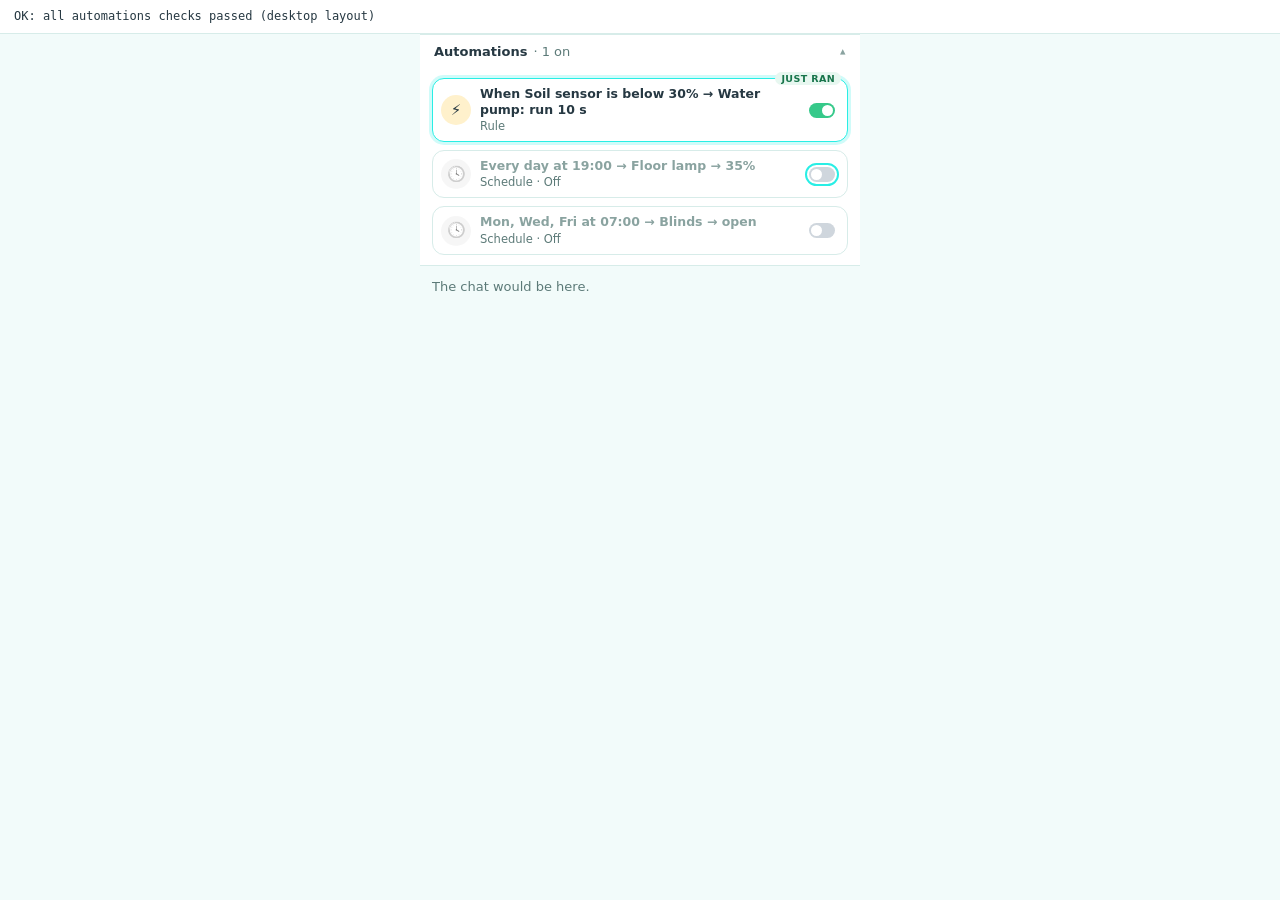
==== test/automations.html @ b45088dc "feat: live mode Automations section and a direct Live AI header button Automations (spec 2026-11-08 " ====
<!DOCTYPE html>
<html lang="en">
<head>
<meta charset="utf-8">
<meta name="viewport" content="width=device-width, initial-scale=1, viewport-fit=cover">
<title>Automations QA</title>
<link rel="stylesheet" href="../css/app.css">
<style>
  body { height: auto; overflow-y: auto; }
  #qaResult { font: 12px/1.4 monospace; padding: 8px 14px; background: #fff; border-bottom: 1px solid var(--line); }
  #qaResult.bad { color: var(--red); white-space: pre-wrap; }
  .qa { max-width: 440px; margin: 0 auto; display: flex; flex-direction: column; }
  .qa .fakechat { height: 260px; background: var(--bg); border-top: 1px solid var(--line); padding: 12px; font-size: 13px; color: var(--ink-2); }
</style>
</head>
<body>
<!-- The Automations section (js/engine/automations.js) in a real browser, with the real CSS: what test/automations.mjs
     can't see. Open it at a phone size (375 x 812, 360 x 640) and at a desktop size: the checks follow the CSS of each. -->
<div id="qaResult">running…</div>
<div class="qa">
  <div class="autos" id="autos" hidden></div>
  <div class="fakechat" id="fakechat">The chat would be here.</div>
</div>
<script type="module">
import { createAutomations, startFolded } from '../js/engine/automations.js';
import { LIVE_COPY } from '../js/engine/live.js';

const problems = [];
const ok = (cond, what) => { if (!cond) problems.push(what); };
const $ = (sel, root = document) => root.querySelector(sel);
const $$ = (sel, root = document) => [...root.querySelectorAll(sel)];
const phone = matchMedia('(max-width: 959px)').matches;
const items = [
  { id: 'rule1', kind: 'rule', text: 'When Soil sensor is below 30% → Water pump: run 10 s', devices: ['soil', 'pump'], enabled: true, firedToday: 0 },
  { id: 'sched1', kind: 'schedule', text: 'Every day at 19:00 → Floor lamp → 35%', devices: ['lamp'], enabled: true, firedToday: 2 },
  { id: 'sched2', kind: 'schedule', text: 'Mon, Wed, Fri at 07:00 → Blinds → open', devices: ['blinds'], enabled: false, firedToday: 0 },
];

try {
  const root = $('#autos'), toggles = [];
  const a = createAutomations(root, { onToggle: (id, on) => toggles.push([id, on]), collapsed: startFolded(), emptyText: LIVE_COPY.autosEmpty });
  ok(root.hidden && getComputedStyle(root).display === 'none', 'hidden until live mode');
  a.render([]);
  ok(getComputedStyle(root).display !== 'none', 'shown once rendered');
  const head = $('.autos-head', root);
  // phones: the summary line is the 36 px the room gave up (css/app.css: the live-edit canvas height minus 74 + 36 px)
  if (phone) ok(Math.round(root.getBoundingClientRect().height) === 36, `folded on a phone, the section is 36 px tall (got ${root.getBoundingClientRect().height})`);
  a.render(items);
  ok($$('.auto', root).length === 3, 'three cards');
  ok($$('.auto .sw', root).every((s) => s.getAttribute('role') === 'switch' && s.getAttribute('aria-label') && s.hasAttribute('aria-checked')), 'labelled switches');
  if (phone) {
    const before = $('#fakechat').getBoundingClientRect().top;
    ok(head.getAttribute('aria-expanded') === 'false', 'phones start folded');
    head.click();
    const body = $('.autos-body', root);
    ok(getComputedStyle(body).position === 'absolute', 'unfolded on a phone, the list lies over the chat');
    ok(Math.abs($('#fakechat').getBoundingClientRect().top - before) < 1, 'and the chat does not move');
    ok(Math.round(root.getBoundingClientRect().height) === 36, 'the section itself stays 36 px');
    const sw = $('.auto[data-id="rule1"] .sw', root), r = sw.getBoundingClientRect();
    ok(r.width >= 26 && r.height >= 15, `the switch is at least the card switch's size (${r.width} x ${r.height})`);
    root.dispatchEvent(new KeyboardEvent('keydown', { key: 'Escape', bubbles: true }));
    ok(body.hidden && document.activeElement === head, 'Escape folds it and focuses the summary line');
    head.click(); // leave it open for the eye
  } else {
    ok(head.getAttribute('aria-expanded') === (startFolded() ? 'false' : 'true'), 'desktop: open unless the window is short');
    if (!startFolded()) ok(getComputedStyle($('.autos-body', root)).position === 'static', 'desktop: the list is in the flow, under the cards');
  }
  // a switch is a button: a keyboard Space / Enter presses it (the browser turns them into a click)
  if ($('.autos-body', root).hidden) head.click(); // a folded list's switches can't take focus
  const sw =$('.auto[data-id="sched1"] .sw', root); sw.focus(); sw.click();
  ok(toggles.at(-1)?.[0] === 'sched1' && toggles.at(-1)?.[1] === false, 'a press asks to turn it off');
  a.render(items.map((x) => (x.id === 'sched1' ? { ...x, enabled: false } : x)));
  ok(document.activeElement === sw, 'the focused switch keeps focus through a re-render');
  ok($('.auto[data-id="sched1"] .asub', root).textContent === 'Schedule · Off', 'off on its sub-line');
  a.flash('rule1', 'ran');
  ok(getComputedStyle($('.auto[data-id="rule1"] .badge', root)).display !== 'none', 'JUST RAN shows');
  ok(document.documentElement.scrollWidth <= innerWidth, `no horizontal page scroll (${document.documentElement.scrollWidth} > ${innerWidth})`);
} catch (e) {
  problems.push(`threw: ${e.stack || e}`);
}
const out = $('#qaResult');
window.__qa = { problems };
out.textContent = problems.length ? `FAIL (${problems.length})\n${problems.join('\n')}` : `OK: all automations checks passed (${phone ? 'phone' : 'desktop'} layout)`;
out.className = problems.length ? 'bad' : '';
</script>
</body>
</html>
---- css/app.css ----
:root {
  --bg: #F2FBFA; --panel: #FFFFFF; --ink: #263842; --ink-2: #5C7A78; --ink-3: #8AA3A0;
  --line: #D7ECE9; --line-2: #BFE3DD; --accent-a: #29EEE5; --accent-b: #AAF86D; --green: #2FBF71; --red: #E0563A; --amber: #E4A93A;
  --font: Inter, "Segoe UI", system-ui, -apple-system, sans-serif;
}
* { box-sizing: border-box; }
html, body { margin: 0; height: 100%; overflow-x: hidden; background: var(--bg); color: var(--ink); font: 15px/1.45 var(--font); -webkit-font-smoothing: antialiased; }
a { color: inherit; }
button { font: inherit; color: inherit; }

.app { height: 100vh; height: 100dvh; display: flex; flex-direction: column; }
.app.picker-mode { height: auto; min-height: 100vh; min-height: 100dvh; }
.top { display: flex; align-items: center; gap: 12px; padding: 10px 16px; background: var(--panel); border-bottom: 1px solid var(--line); position: sticky; top: 0; z-index: 5; }
.top .logo { width: 26px; height: 26px; border-radius: 7px; background: linear-gradient(135deg, var(--accent-a), var(--accent-b)); flex: 0 0 auto; }
.top .brand { font-weight: 650; letter-spacing: -0.01em; }
.top .scene-name { color: var(--ink-2); min-width: 0; white-space: nowrap; overflow: hidden; text-overflow: ellipsis; }
.top .scene-name::before { content: '/'; margin: 0 8px; color: var(--line-2); }
.top .spacer { flex: 1; }
.top a.btn { text-decoration: none; white-space: nowrap; flex: 0 0 auto; }
.top .brand, .top .logo { flex: 0 0 auto; }
.btn { display: inline-block; padding: 8px 14px; border-radius: 9px; border: 1px solid var(--line-2); background: #fff; cursor: pointer; font-weight: 600; text-decoration: none; }
.btn.primary { background: linear-gradient(135deg, var(--accent-a), var(--accent-b)); border-color: transparent; color: #12222A; }
.btn.small { padding: 5px 10px; font-size: 13px; }
.btn:disabled { opacity: .5; cursor: default; }
/* the scene header's Live AI button (js/engine/liveentry.js): beside "‹ Scenes", only while live mode is available and not open */
.top .live-top { flex: 0 0 auto; white-space: nowrap; }
.top .live-top[hidden] { display: none; } /* .btn's inline-block would beat the hidden attribute */
.top .live-top:focus-visible { outline: 2px solid var(--accent-a); outline-offset: 2px; }
/* NeuCharBox's accounts (js/engine/social.js): icons in the header, named pills in an end card's "Follow NeuCharBox" line */
.top .social { display: flex; align-items: center; gap: 2px; flex: 0 0 auto; }
.top .social-label { margin-right: 4px; font-size: 13px; color: var(--ink-3); }
.top .social-link { display: grid; place-items: center; width: 30px; height: 30px; border-radius: 8px; color: var(--ink-2); transition: background .15s, color .15s; }
.top .social-link svg { width: 18px; height: 18px; }
.top .social-link:hover { background: #EEF6F5; }
.top .social-link.youtube:hover { color: #FF0033; } .top .social-link.linkedin:hover { color: #0A66C2; } .top .social-link.x:hover { color: #000; }
.social-link:focus-visible { outline: 2px solid var(--accent-a); outline-offset: 1px; }
.card.end .follow { display: flex; flex-wrap: wrap; align-items: center; gap: 6px; margin-top: 12px; padding-top: 10px; border-top: 1px solid var(--line); font-size: 13px; color: var(--ink-2); }
.card.end .follow > span { margin-right: 2px; }
.card.end .follow .social-link { display: inline-flex; align-items: center; gap: 5px; padding: 4px 10px 4px 8px; border: 1px solid var(--line-2); border-radius: 999px; background: #fff; color: var(--ink); font-weight: 600; text-decoration: none; }
.card.end .follow .social-link:hover { border-color: var(--accent-a); }
.card.end .follow .social-link svg { width: 15px; height: 15px; flex: 0 0 auto; }
.card.end .follow .youtube svg { color: #FF0033; } .card.end .follow .linkedin svg { color: #0A66C2; } .card.end .follow .x svg { color: #000; }

/* ---------- picker ---------- */
.picker { max-width: 1100px; margin: 0 auto; padding: 28px 18px 60px; }
.picker h1 { font-size: clamp(26px, 4vw, 40px); font-weight: 650; letter-spacing: -0.02em; margin: 0 0 8px; }
.picker .lede { color: var(--ink-2); max-width: 640px; margin: 0 0 26px; font-size: 17px; }
.scene-grid { display: grid; grid-template-columns: repeat(auto-fill, minmax(230px, 1fr)); gap: 16px; }
.scene-card { display: block; text-decoration: none; background: var(--panel); border: 1px solid var(--line); border-radius: 14px; overflow: hidden; transition: transform .15s, box-shadow .15s; }
.scene-card:hover { transform: translateY(-2px); box-shadow: 0 10px 30px rgba(38,56,66,.10); }
.scene-card .thumb { aspect-ratio: 16/10; background: var(--thumb, linear-gradient(135deg,#DDF4F2,#BFE3DD)); position: relative; }
.scene-card .thumb::after { content: attr(data-n); position: absolute; left: 10px; top: 9px; font-size: 12px; font-weight: 700; color: var(--ink); background: rgba(255,255,255,.72); padding: 1px 7px; border-radius: 6px; letter-spacing: .08em; }
.scene-card .thumb .icons { position: absolute; inset: 0; display: flex; align-items: center; justify-content: center; gap: 12px; padding: 0 12px; color: rgba(38,56,66,.62); }
.scene-card .thumb.dark .icons { color: rgba(255,255,255,.78); }
.scene-card .thumb .icons svg { width: 28px; height: 28px; flex: 0 1 auto; min-width: 0; }
.scene-card .thumb .icons svg:first-child { width: 40px; height: 40px; margin-right: 6px; }
.scene-card .body { padding: 12px 14px 14px; }
.scene-card h3 { margin: 0 0 4px; font-size: 17px; font-weight: 650; }
.scene-card p { margin: 0; color: var(--ink-2); font-size: 14px; }
.scene-card .tag { display: inline-block; margin-top: 8px; font-size: 11px; color: var(--ink-3); text-transform: uppercase; letter-spacing: .08em; }
.picker .foot { margin-top: 28px; color: var(--ink-3); font-size: 13px; }

/* ---------- scene layout ---------- */
.beats { display: flex; gap: 4px; padding: 8px 16px 0; background: var(--panel); }
.beats button { flex: 1; border: 0; background: transparent; padding: 6px 0 8px; font-size: 12px; color: var(--ink-3); border-bottom: 3px solid var(--line); cursor: pointer; text-transform: uppercase; letter-spacing: .06em; }
.beats button.done { color: var(--ink-2); border-color: var(--line-2); }
.beats button.now { color: var(--ink); border-image: linear-gradient(90deg, var(--accent-a), var(--accent-b)) 1; }
.beats button:disabled { cursor: default; }
.beats button[hidden] { display: none; } /* Recover, outside what-if runs */
.beats button:disabled:not(.now) { opacity: .6; }
.beats button:not(:disabled):not(.now) { color: var(--ink-2); border-color: var(--line-2); }
.beats button:not(:disabled):not(.now)::after { content: ' ›'; }
.beats button:not(:disabled):not(.now):hover { color: var(--ink); border-color: var(--accent-a); }

/* Stacked (phones): room, status, device cards, automations (live mode only; an empty row otherwise), then the chat in
   the last row, whatever shows above it (the custom scene's gate has only the room and the chat). */
.stage { flex: 1; min-height: 0; min-width: 0; display: grid; grid-template-columns: minmax(0, 1fr); grid-template-rows: auto auto auto auto minmax(0, 1fr); }
.stage .chat { grid-row: -2 / -1; }
.room { position: relative; background: #DCEBF3; min-height: 0; min-width: 0; overflow: hidden; }
.room canvas { width: 100%; max-width: 100%; height: min(75vw, 42dvh); display: block; touch-action: none; }
.room .hint { position: absolute; right: 10px; top: 10px; max-width: calc(100% - 100px); white-space: nowrap; overflow: hidden; text-overflow: ellipsis; font-size: 11px; color: rgba(255,255,255,.85); background: rgba(20,30,40,.45); padding: 4px 8px; border-radius: 999px; pointer-events: none; }
.status { display: flex; flex-wrap: wrap; align-items: center; gap: 8px; padding: 6px 14px; font-size: 13px; color: var(--ink-2); background: var(--panel); border-top: 1px solid var(--line); min-height: 32px; }
.status::before { content: ''; width: 8px; height: 8px; border-radius: 50%; background: linear-gradient(135deg, var(--accent-a), var(--accent-b)); flex: 0 0 auto; }
.status .stext { flex: 1 1 12ch; min-width: 0; }
.status.bad { color: var(--ink); } .status.bad::before { background: var(--red); }
.room canvas:focus-visible { outline: 2px solid var(--accent-a); outline-offset: -2px; }
.room .reset { position: absolute; left: 10px; top: 10px; font-size: 11px; color: #fff; background: rgba(20,30,40,.5); border: 0; padding: 5px 9px; border-radius: 999px; cursor: pointer; }
.room .reset:hover { background: rgba(20,30,40,.75); }
.side { display: contents; }
/* device dashboard: Home-Assistant-style tiles */
.panel { display: flex; gap: 8px; padding: 8px 0 8px 12px; overflow-x: auto; background: var(--panel); border-top: 1px solid var(--line); scrollbar-width: thin; scroll-padding-inline: 12px; }
/* the strip's end space (gap 8 + 4 = the 12 px start padding): trailing padding isn't scrollable in every engine */
.panel::after { content: ''; flex: 0 0 4px; }
.ent { -webkit-user-select: none; user-select: none; -webkit-touch-callout: none; position: relative; flex: 0 0 auto; display: flex; align-items: center; gap: 9px; min-width: 150px; max-width: 200px; text-align: left; border: 1px solid var(--line); border-radius: 12px; padding: 7px 10px 7px 8px; background: #fff; font-size: 12px; cursor: pointer; transition: border-color .15s, box-shadow .15s, opacity .3s; }
.ent .ico { flex: 0 0 auto; width: 34px; height: 34px; border-radius: 50%; display: grid; place-items: center; background: #EEF3F2; color: #6E8785; transition: background .25s, color .25s; }
.ent .ico svg { width: 20px; height: 20px; }
.ent .txt { flex: 1 1 auto; min-width: 0; display: flex; flex-direction: column; } /* the whole text column: every bar spans it */
.ent b { font-size: 12px; font-weight: 650; color: var(--ink); line-height: 1.2; white-space: nowrap; overflow: hidden; text-overflow: ellipsis; }
.ent .val { color: var(--ink-2); font-size: 11.5px; white-space: nowrap; overflow: hidden; text-overflow: ellipsis; }
.ent.offline { opacity: .5; } .ent.offline .ico { background: #F1F3F3; color: #B4BDBC; }
.ent.on .ico { background: #FFF1CC; color: #D9930A; }
.ent.busy .ico { background: #DCEFFF; color: #1E7FD8; }
.ent.bad { border-color: var(--red); } .ent.bad .ico { background: #FDE4DF; color: var(--red); } .ent.bad .val { color: var(--red); font-weight: 600; }
.ent.selected { border-color: var(--accent-a); box-shadow: 0 0 0 3px rgba(41,238,229,.25); }
.ent .ctl { display: flex; align-items: center; margin-top: 4px; height: 12px; }
.ent .ctl[hidden] { display: none; }
.ent .bar { flex: 1; min-width: 60px; height: 4px; border-radius: 4px; background: #e6eaef; overflow: hidden; }
.ent .bar > i { display: block; height: 100%; width: 0; border-radius: 4px; background: #0f9d76; transition: width .25s; }
.ent .sw { position: relative; flex: 0 0 auto; width: 22px; height: 12px; border-radius: 999px; background: #cfd6dd; transition: background .2s; }
.ent .sw::after { content: ''; position: absolute; top: 2px; left: 2px; width: 8px; height: 8px; border-radius: 50%; background: #fff; transition: transform .2s; }
.ent .sw.on { background: #0f9d76; } .ent .sw.on::after { transform: translateX(10px); }
.ent.bad .bar > i, .ent.bad .sw.on { background: var(--red); }
.ent.bad .bar, .ent.bad .sw { background: #F3C4B8; } /* a fault turns the control red at 0 % or off too */
/* over the tile's top-right corner, out of the flow: a marked tile keeps its size (no value pushed onto a second line) */
.ent .badge { display: none; position: absolute; top: -7px; right: 6px; font-size: 9.5px; line-height: 11px; font-weight: 700; letter-spacing: .04em; padding: 1px 6px; border-radius: 999px; white-space: nowrap; }
.ent.marked-just .badge, .ent.marked-busy .badge { display: inline-block; }
.ent.marked-just .badge { background: #E7F7F0; color: #17744A; }
.ent.marked-busy .badge { background: #DCEFFF; color: #1667B3; }
.ent.marked-just { border-color: var(--accent-a); box-shadow: 0 0 0 3px rgba(41,238,229,.22); }
.ent.marked-busy { border-color: #93c5fd; }
.ent.bad .badge { display: none; }
.ent.bad.marked-just, .ent.bad.marked-busy { border-color: var(--red); box-shadow: none; } /* a fault wins */
.ent.pop { animation: tilepop .7s cubic-bezier(.2,.9,.3,1.4); }
@keyframes tilepop { 0% { transform: scale(.85); box-shadow: 0 0 0 0 rgba(41,238,229,.6); } 40% { transform: scale(1.06); } 100% { transform: scale(1); box-shadow: 0 0 0 10px rgba(41,238,229,0); } }
.ent.bad.pop { animation-name: tilepop-bad; } /* a fault pops with a red halo, like its red ring: no cyan beside the red */
@keyframes tilepop-bad { 0% { transform: scale(.85); box-shadow: 0 0 0 0 rgba(224,86,58,.55); } 40% { transform: scale(1.06); } 100% { transform: scale(1); box-shadow: 0 0 0 10px rgba(224,86,58,0); } }

/* ---------- chat ---------- */
.chat { display: flex; flex-direction: column; background: var(--bg); border-top: 1px solid var(--line); min-height: 0; }
.chat-log { flex: 1; overflow-y: auto; padding: 14px 14px 8px; display: flex; flex-direction: column; gap: 10px; scroll-behavior: smooth; }
.chat-input { display: flex; gap: 8px; padding: 10px 12px calc(10px + env(safe-area-inset-bottom)); background: var(--panel); border-top: 1px solid var(--line); position: sticky; bottom: 0; }
.chat-input input { flex: 1; min-width: 0; height: 42px; border-radius: 21px; border: 1px solid var(--line-2); padding: 0 16px; font: inherit; font-size: 16px; background: #fff; outline: none; }
.chat-input input:focus { border-color: var(--accent-a); box-shadow: 0 0 0 3px rgba(41,238,229,.2); }
.chat-input input:disabled { background: #F5F8F7; }
.chat-input button { width: 42px; height: 42px; border-radius: 50%; border: 0; background: linear-gradient(135deg, var(--accent-a), var(--accent-b)); cursor: pointer; font-size: 15px; color: #12222A; flex: 0 0 auto; }
.chat-input button:disabled { opacity: .45; cursor: default; }
.chat-log:focus { outline: none; }
.msg { max-width: 88%; padding: 10px 13px; border-radius: 14px; line-height: 1.4; white-space: pre-line; overflow-wrap: anywhere; animation: pop .18s ease-out; }
.msg.me { align-self: flex-end; background: var(--ink); color: #fff; border-bottom-right-radius: 4px; }
.msg.ncb { align-self: flex-start; background: var(--panel); border: 1px solid var(--line); border-bottom-left-radius: 4px; }
.msg.alert { border-color: var(--red); } .msg.alert b { display: block; color: var(--red); margin-bottom: 3px; }
/* A calm note (title starting with 📝): nothing is wrong enough to alarm anyone. */
.msg.alert.note { border-color: var(--line-2); } .msg.alert.note b { color: var(--ink); }
.msg.typing { display: flex; gap: 4px; padding: 12px 14px; }
.msg.typing span { width: 6px; height: 6px; border-radius: 50%; background: var(--ink-3); animation: blink 1s infinite; }
.msg.typing span:nth-child(2) { animation-delay: .2s; } .msg.typing span:nth-child(3) { animation-delay: .4s; }
@keyframes blink { 0%, 80%, 100% { opacity: .25; } 40% { opacity: 1; } }
@keyframes pop { from { transform: translateY(6px); opacity: 0; } to { transform: none; opacity: 1; } }
.chips { display: flex; flex-wrap: wrap; gap: 8px; align-self: stretch; padding: 4px 0; }
.chip { border: 1px solid var(--line-2); background: #fff; border-radius: 999px; padding: 8px 13px; font-size: 14px; cursor: pointer; text-align: left; overflow-wrap: anywhere; }
.chip:hover { border-color: var(--accent-a); }
.card { align-self: stretch; background: var(--panel); border: 1px solid var(--line-2); border-radius: 14px; padding: 12px 14px; animation: pop .18s ease-out; }
.card { overflow-wrap: anywhere; }
.card .intro { margin: 0 0 8px; font-weight: 600; }
.card ol, .card ul { margin: 0 0 10px; padding-left: 20px; }
.card li { margin: 4px 0; }
.card li .link { border: 0; background: none; color: var(--ink-2); text-decoration: underline; cursor: pointer; margin-left: 8px; font-size: 13px; }
.card .row { display: flex; gap: 8px; flex-wrap: wrap; }
.card.end .btn.more { background: #fff; }
.card .row.col { flex-direction: column; align-items: stretch; }
.card .row.col .btn { text-align: left; }
.card .btn.approve { background: linear-gradient(135deg, var(--accent-a), var(--accent-b)); border-color: transparent; color: #12222A; }
.card.done .btn.approve { background: #E7F7F0; color: #1E8F55; }
.card.done .link { display: none; }
.card.halt.done .btn.approve:not(.chosen) { background: #fff; color: var(--ink); border-color: var(--line-2); }
.card.done .btn.chosen { opacity: 1; background: #E7F7F0; color: #1E8F55; border-color: #BFE3DD; }
.card.plan.skipped .btn.approve { background: #F1F5F4; color: var(--ink-2); }
.card.plan.stopped .btn.approve { background: #F1F5F4; color: var(--ink-3); } /* live mode took over before it ran (chat.stopPending) */
.card .btn.decline { background: #fff; color: var(--ink-2); }
.card.plan.declined .btn.approve { background: #F1F5F4; color: var(--ink-3); }
.card.plan.declined .btn.decline.chosen { opacity: 1; background: #FDECE8; color: #B5412A; border-color: #F3C4B8; }
.card.plan.declined ol { color: var(--ink-3); text-decoration: line-through; text-decoration-color: rgba(92,122,120,.45); }
.card.fail { border-color: var(--red); }
.app.failed .beats, .app.failed .room, .app.failed .panel { display: none; }
.app.failed .status { border-top: 0; } /* sits right under the header's own border */
.app.failed .stage { display: block; overflow-y: auto; }
.app.failed .side { display: block; max-width: 640px; margin: 0 auto; border: 0; }
.card.action { display: flex; justify-content: flex-start; }
.card.action.done, .card.qr.done { opacity: .55; pointer-events: none; }
.card.qr { display: flex; gap: 14px; align-items: center; }
.card.qr p { margin: 2px 0 8px; color: var(--ink-2); font-size: 13px; }
.qr-code { flex: 0 0 auto; width: 84px; height: 84px; display: grid; grid-template-columns: repeat(7, 1fr); gap: 2px; padding: 6px; background: #fff; border: 1px solid var(--line); border-radius: 8px; }
.qr-code i { background: #E9F1EF; border-radius: 1px; } .qr-code i.on { background: var(--ink); }
.card.halt { border-color: var(--amber); }
.card.replan { border-color: var(--green); }
.card.replan .needs { margin: 6px 0 0; color: var(--ink); background: #FFF7E8; border: 1px solid #F3DDB0; padding: 8px 10px; border-radius: 8px; }
/* live mode: the LIVE AI badge, the plan / checklist card, the access card, the live end card */
.live-badge, .chat-input.live::before { font-size: 9.5px; font-weight: 700; letter-spacing: .06em; line-height: 1.5; padding: 1px 7px; border-radius: 999px; background: linear-gradient(135deg, var(--accent-a), var(--accent-b)); color: #12222A; }
.live-badge { display: inline-block; vertical-align: 1px; }
.chat-input.live::before { content: 'LIVE AI'; align-self: center; flex: 0 0 auto; }
.msg.planning { display: flex; align-items: center; gap: 9px; color: var(--ink-2); }
.msg.planning .dots { display: inline-flex; gap: 4px; flex: 0 0 auto; }
.msg.planning .dots span { width: 6px; height: 6px; border-radius: 50%; background: var(--accent-a); animation: lpulse 1.4s ease-in-out infinite; }
.msg.planning .dots span:nth-child(2) { animation-delay: .2s; } .msg.planning .dots span:nth-child(3) { animation-delay: .4s; }
@keyframes lpulse { 0%, 100% { opacity: .25; transform: scale(.8); } 50% { opacity: 1; transform: scale(1); } }
.msg.live-say { border-color: var(--line-2); }
/* the containing block of their screen-reader words (.sr) and the form's hidden field (.hp): positioned from the page
   instead, they escape the chat log's scroll box and make the whole page scroll */
.card.live-plan, .card.access { position: relative; }
.card.live-plan .intro { display: flex; align-items: center; flex-wrap: wrap; gap: 7px; }
.card .lsteps { list-style: none; margin: 0 0 10px; padding: 0; }
.lstep { display: grid; grid-template-columns: 1.5em minmax(0, 1fr); column-gap: 6px; margin: 6px 0; }
.lstep .glyph { font-weight: 700; color: var(--ink-3); text-align: center; }
.lstep .calls { grid-column: 2; }
.lstep .calls:empty { display: none; }
.lstep[data-status="running"] .glyph { color: #1E7FD8; animation: lpulse 1.4s ease-in-out infinite; }
.lstep[data-status="done"] .glyph { color: #1E8F55; }
.lstep[data-status="failed"] .glyph { color: var(--red); }
.lstep[data-status="skipped"] .txt { color: var(--ink-3); }
.card.live-plan.done .lstep .glyph { animation: none; }
.live-plan .sr { position: absolute; width: 1px; height: 1px; overflow: hidden; clip: rect(0 0 0 0); white-space: nowrap; }
.live-plan .call { display: inline-block; max-width: 100%; margin: 3px 4px 0 0; padding: 1px 7px; font-size: 11.5px; line-height: 1.45; color: var(--ink-2); background: #EEF6F5; border: 1px solid var(--line); border-radius: 6px; overflow-wrap: anywhere; }
.live-plan .call.bad { color: #B5412A; background: #FDECE8; border-color: #F3C4B8; }
.card .lloose { list-style: none; margin: 0 0 8px; padding: 0; display: flex; flex-direction: column; align-items: flex-start; gap: 3px; }
.card .lloose li.call { margin: 0; }
.ltimeline { margin-top: 8px; padding: 6px 9px; max-height: 11.5em; overflow-y: auto; font-size: 12.5px; line-height: 1.4; background: #F7FBFA; border: 1px solid var(--line); border-radius: 8px; }
.ltimeline .trow { padding: 2px 0; color: var(--ink-2); }
.ltimeline .trow[data-kind="fault"], .ltimeline .trow[data-ok="false"] { color: var(--red); }
.card.live-plan.done .btn.approve { background: #F1F5F4; color: var(--ink-3); }
.card.live-plan.declined ol { color: var(--ink-3); text-decoration: line-through; text-decoration-color: rgba(92,122,120,.45); }
.card.live-plan.declined .btn.approve { background: #F1F5F4; color: var(--ink-3); }
.card.live-plan.declined .btn.decline.chosen { opacity: 1; background: #FDECE8; color: #B5412A; border-color: #F3C4B8; }
.card.end.live .left { margin: 0 0 10px; font-size: 13.5px; }
.card.end.live .btn.reset { background: #fff; }
/* Phones: an end card taller than the chat log is shown from its top (chat.js). With the live button it needs one more
   line of buttons, which a small phone (360 x 640) can't fit under the story: the buttons then stay in view at the foot
   of the log, over the end of the story, until the visitor scrolls on. Where the card fits, nothing moves. (Desktop's
   log is tall enough, and its history never gets a row of buttons riding over its own text.) */
@media (max-width: 959px) {
  .card.end.live .row { position: sticky; bottom: 0; z-index: 1; margin: -6px 0; padding: 6px 0; background: var(--bg); }
  .card.end:has(.live-go) .row { position: sticky; bottom: 0; z-index: 1; margin: -6px 0; padding: 6px 0; background: var(--bg); }
}
.card.access .intro { margin-bottom: 6px; }
.card.access .anote { margin: 0 0 8px; color: var(--ink-2); font-size: 13.5px; }
.card.access form.code { display: flex; gap: 8px; margin: 6px 0 8px; }
.card.access input, .card.access select, .card.access textarea { width: 100%; min-width: 0; padding: 8px 11px; font: inherit; font-size: 16px; color: var(--ink); background: #fff; border: 1px solid var(--line-2); border-radius: 10px; outline: none; }
.card.access input:focus, .card.access select:focus, .card.access textarea:focus { border-color: var(--accent-a); box-shadow: 0 0 0 3px rgba(41,238,229,.2); }
.card.access form.code input { flex: 1; height: 42px; text-transform: uppercase; letter-spacing: .08em; }
.card.access form.code .btn { flex: 0 0 auto; }
.card.access .lnk { display: inline-block; margin: 2px 12px 0 0; padding: 2px 0; border: 0; background: none; color: var(--ink-2); font-size: 13.5px; text-decoration: underline; cursor: pointer; }
.card.access .lnk[hidden] { display: none; }
.card.access form.apply { display: grid; gap: 8px; margin: 8px 0; }
.card.access form.apply[hidden] { display: none; }
.card.access .fld { display: grid; gap: 3px; font-size: 12.5px; font-weight: 600; color: var(--ink-2); }
.card.access .hp { position: absolute; left: -9999px; top: auto; width: 1px; height: 1px; overflow: hidden; }
.card.access .use { margin: 0; font-size: 12.5px; color: var(--ink-2); }
.card.access .applied { margin: 8px 0; font-weight: 600; color: #1E8F55; }
.card.access .err { margin: 4px 0 8px; padding: 6px 10px; font-size: 13.5px; color: #B5412A; background: #FDECE8; border: 1px solid #F3C4B8; border-radius: 8px; }
.card.access .err[hidden] { display: none; }
.card.access.done { opacity: .55; pointer-events: none; }
.card.access .follow { display: flex; flex-wrap: wrap; align-items: center; gap: 6px; margin: 4px 0 8px; font-size: 13px; color: var(--ink-2); }
.card.access .follow .social-link { display: inline-flex; align-items: center; gap: 5px; padding: 4px 10px 4px 8px; border: 1px solid var(--line-2); border-radius: 999px; background: #fff; color: var(--ink); font-weight: 600; text-decoration: none; }
.card.access .follow .social-link:hover { border-color: var(--accent-a); }
.card.access .follow .social-link svg { width: 15px; height: 15px; flex: 0 0 auto; }
.card.access .follow .youtube svg { color: #FF0033; } .card.access .follow .linkedin svg { color: #0A66C2; } .card.access .follow .x svg { color: #000; }
@media (prefers-reduced-motion: reduce) { .msg.planning .dots span, .lstep[data-status="running"] .glyph { animation: none; opacity: 1; } }
.card.end { background: linear-gradient(180deg, #fff, #EEFBF9); text-align: left; }
.card.end h3 { margin: 0 0 6px; font-size: 18px; letter-spacing: -0.01em; text-wrap: balance; } /* no one-word last line on a phone */
.card.end p { margin: 0 0 12px; color: var(--ink-2); }
/* end card: "What if something fails?" / "Try another failure" (a warning sign, then the label) */
.card.end .btn.whatif { display: inline-flex; align-items: center; gap: 6px; background: #fff; border-color: var(--amber); }
.card.end .btn.whatif svg { width: 16px; height: 16px; flex: 0 0 auto; color: #D9930A; }
.card.end .btn.whatif:not(:disabled):hover { background: #FFF8E8; }
/* the picker of failures: tiles like the dashboard's, two or more to a row; the specials full width under "Or" */
.card.failures .intro { margin-bottom: 2px; }
.card.failures .sec { margin: 10px 0 6px; font-size: 11px; font-weight: 650; letter-spacing: .07em; text-transform: uppercase; color: var(--ink-3); }
.card.failures .tiles { display: grid; grid-template-columns: repeat(auto-fill, minmax(138px, 1fr)); gap: 8px; }
.card.failures .tiles.special { grid-template-columns: minmax(0, 1fr); }
.pick { display: flex; align-items: center; gap: 9px; min-width: 0; text-align: left; border: 1px solid var(--line); border-radius: 12px; padding: 7px 10px 7px 8px; background: #fff; font-size: 12px; cursor: pointer; transition: border-color .15s, box-shadow .15s, opacity .2s; }
.pick .ico { flex: 0 0 auto; width: 34px; height: 34px; border-radius: 50%; display: grid; place-items: center; background: #EEF3F2; color: #6E8785; transition: background .2s, color .2s; }
.pick .ico svg { width: 20px; height: 20px; }
.pick .txt { min-width: 0; display: flex; flex-direction: column; }
.pick b { font-size: 12.5px; font-weight: 650; color: var(--ink); line-height: 1.25; overflow-wrap: anywhere; }
.pick .hint { margin-top: 1px; color: var(--ink-3); font-size: 11px; line-height: 1.25; }
.pick.special .ico { background: #FFF1CC; color: #D9930A; }
.pick:not(:disabled):hover { border-color: var(--red); }
.pick:not(:disabled):hover .ico { background: #FDE4DF; color: var(--red); }
.pick:focus-visible { outline: none; border-color: var(--accent-a); box-shadow: 0 0 0 3px rgba(41,238,229,.35); }
.card.failures.done .pick { opacity: .45; cursor: default; }
.card.failures.done .pick.chosen { opacity: 1; border-color: var(--red); }
.card.failures.done .pick.chosen .ico { background: #FDE4DF; color: var(--red); }

@media (min-width: 960px) {
  .stage { grid-template-columns: minmax(0, 1fr) 440px; grid-template-rows: minmax(0, 1fr) auto; min-height: 0; }
  .room { grid-column: 1; grid-row: 1; }
  .room canvas { position: absolute; inset: 0; aspect-ratio: auto; height: 100%; width: 100%; }
  .status { grid-column: 1; grid-row: 2; }
  .side { display: flex; flex-direction: column; grid-column: 2; grid-row: 1 / 3; min-height: 0; border-left: 1px solid var(--line); }
  .panel { display: grid; grid-template-columns: repeat(2, minmax(0, 1fr)); gap: 8px; padding: 10px 12px; overflow: visible; border-top: 0; flex: 0 0 auto; max-height: 46%; overflow-y: auto; }
  .panel::after { display: none; }
  .ent { min-width: 0; max-width: none; }
  .ent .val { white-space: normal; display: -webkit-box; -webkit-box-orient: vertical; -webkit-line-clamp: 2; line-clamp: 2; line-height: 1.3; }
  .chat { flex: 1; min-height: 0; border-top: 1px solid var(--line); }
}

@media (max-width: 959px) {
  .room canvas { height: clamp(140px, calc(100dvh - 420px), min(75vw, 42dvh)); }
  /* Live mode (.live-edit) adds the editing rows: the thermostat's two 32 px sliders lift the strip from ~50 to ~110 px and the
     status row takes two lines (the clock beside it); and the Automations summary line (36 px, its list folded). The room
     gives up that height (74 + 36 px), not the chat. */
  .app.live-edit .room canvas { height: max(110px, calc(clamp(140px, calc(100dvh - 420px), min(75vw, 42dvh)) - 110px)); }
  .app.live-edit .status { min-height: 46px; } /* two lines of status text, always: the row doesn't jump with the message */
  .ent { max-width: 240px; }
  .ent .ctl[hidden] { display: flex; visibility: hidden; } /* same tile height with or without a control */
  /* A slimmer strip, so the control row costs 1 px, not 13: at 360 x 640 an end card shown from its top keeps its
     buttons in view. (The strip's 6 px still holds a badge, which sits 6 px over its tile's top edge.) */
  .panel { padding-top: 6px; padding-bottom: 6px; }
  .ent { padding-top: 5px; padding-bottom: 5px; }
  .ent .ctl { margin-top: 2px; height: 10px; }
  .ent .sw { width: 18px; height: 10px; } .ent .sw::after { width: 6px; height: 6px; } .ent .sw.on::after { transform: translateX(8px); }
  /* No disabled input bar while a request runs or an end card is up (chat.js marks it .off): the conversation gets its
     height, so an end card and its buttons fit on a phone. It is back with the chips, when there is something to type. */
  .chat-input.off { display: none; }
}

/* phones held sideways: room left, dashboard and chat right (stacked, the chat got 33 px) */
@media (max-width: 959px) and (orientation: landscape) and (max-height: 540px) {
  .top, .beats { padding-left: max(12px, env(safe-area-inset-left)); padding-right: max(12px, env(safe-area-inset-right)); }
  .top { padding-top: 6px; padding-bottom: 6px; }
  .beats { padding-top: 4px; }
  .beats button { padding: 3px 0 5px; }
  .stage { grid-template-columns: minmax(0, 1fr) minmax(300px, 46%); grid-template-rows: minmax(0, 1fr) auto; padding-left: env(safe-area-inset-left); padding-right: env(safe-area-inset-right); }
  .room { grid-column: 1; grid-row: 1; }
  .room canvas, .app.live-edit .room canvas { position: absolute; inset: 0; width: 100%; height: 100%; }
  .app.live-edit .status { min-height: 32px; }
  .status { grid-column: 1; grid-row: 2; }
  .side { display: flex; flex-direction: column; grid-column: 2; grid-row: 1 / 3; min-height: 0; border-left: 1px solid var(--line); }
  .panel { flex: 0 0 auto; border-top: 0; }
  .chat { flex: 1; min-height: 0; }
  .chat-input { padding-top: 6px; padding-bottom: calc(6px + env(safe-area-inset-bottom)); }
}

@media (max-width: 520px) {
  .top { gap: 8px; padding: 8px 12px; }
  .top .brand { display: none; }
  .top .btn.secondary { padding: 5px 9px; font-size: 12.5px; }
  .top .btn.primary { padding: 5px 10px; font-size: 12.5px; }
  .top .social-label { display: none; }
  .app:not(.picker-mode) .top .social { display: none; } /* room for the scene's name; every end card has the links */
  .top .scene-name::before { content: none; }
  .top .spacer { display: none; } .top .spacer + .btn, .top .spacer + .social { margin-left: auto; } /* one gap less: "Home, away for a week" fits at 360 px */
  .app.picker-mode .top .brand { display: block; }
  .app.picker-mode .top .scene-name::before { content: '/'; }
  .scene-card .thumb { aspect-ratio: 16/6; }
  .beats { padding: 6px 8px 0; gap: 2px; }
  .beats button { font-size: 10.5px; letter-spacing: .03em; }
  .beats button:not(:disabled):not(.now)::after { content: ''; }
  .beats button:not(:disabled):not(.now) { text-decoration: underline dotted; text-underline-offset: 3px; }
  .card.end { padding: 11px 12px; } /* a little tighter on a phone, so the headline, the story, the buttons and the follow line fit */
  .card.end h3 { font-size: 17px; line-height: 1.3; margin-bottom: 4px; }
  .card.end p { margin-bottom: 10px; }
  .card.end .row { gap: 6px; }
  .card.end .row .btn { padding: 7px 12px; }
  .card.end .follow { margin-top: 10px; padding-top: 8px; }
  .card.end .follow .long { display: none; } /* "Follow" and the three links on one line */
  .card.failures .tiles { grid-template-columns: repeat(2, minmax(0, 1fr)); gap: 6px; }
  .card.failures .tiles.special { grid-template-columns: minmax(0, 1fr); }
  .chat-input.live::before { content: 'LIVE'; }
  .card.end.live .row { gap: 5px; }
  .card.end.live .row .btn { padding: 6px 10px; font-size: 13px; }
  .card.end.live .left { margin-bottom: 8px; font-size: 13px; }
  .live-plan .call { white-space: normal; }
  .ltimeline { font-size: 12px; }
  .pick { gap: 7px; padding: 6px 8px 6px 6px; }
  .pick .ico { width: 30px; height: 30px; } .pick .ico svg { width: 18px; height: 18px; }
}

/* the narrowest phones (360 px): smaller end-card type, so its last two buttons share a row and the follow line stays one line */
@media (max-width: 380px) {
  .card.end { padding: 10px 11px; }
  .card.end h3 { font-size: 16.5px; }
  .card.end p { font-size: 14px; line-height: 1.4; }
  .card.end .row .btn { font-size: 13px; padding: 7px 10px; }
  .card.end .follow { gap: 5px; font-size: 12.5px; }
  .card.end .follow .social-link { padding: 4px 8px 4px 7px; }
}

/* ---- editable cards (live mode): controls right on the card, and the clock beside the status line ---- */
.ent:focus-visible { outline: 2px solid var(--accent-a); outline-offset: 2px; }
.ent .edits { display: flex; flex-direction: column; gap: 3px; margin-top: 4px; }
.clockctl[hidden], .clockctl .clk-pick[hidden], .clockctl .clk-why[hidden] { display: none; }
.ent.has-edits .ctl, .ent.has-edits[class] .ctl[hidden] { display: none; } /* the controls replace the display bar and switch */
.ent .erow { display: flex; align-items: center; gap: 6px; min-height: 22px; min-width: 0; }
.ent .erow.switch { gap: 5px; }
.ent .elab { flex: 0 0 auto; font-size: 11px; color: var(--ink-2); }
.ent .eval { flex: 0 0 auto; min-width: 3.2ch; text-align: right; font-size: 12px; font-weight: 650; color: #138a9a; font-variant-numeric: tabular-nums; }
.ent .edits.one { padding-right: 0; }
.ent .edits.one .eval { position: absolute; right: 10px; top: 8px; }
.ent .edits.one .erow { padding-top: 0; }
.ent .edit-range { -webkit-appearance: none; appearance: none; flex: 1 1 auto; min-width: 48px; height: 22px; margin: 0; padding: 0; background: transparent; cursor: pointer; --fill: 0%; }
.ent .edit-range:focus-visible { outline: 2px solid var(--accent-a); outline-offset: 2px; border-radius: 6px; }
.ent .edit-range::-webkit-slider-runnable-track { height: 6px; border-radius: 6px; background: linear-gradient(90deg, #19c3d6, #36c98a) left / var(--fill) 100% no-repeat, #e6eef0; }
.ent .edit-range::-webkit-slider-thumb { -webkit-appearance: none; appearance: none; width: 16px; height: 16px; margin-top: -5px; border-radius: 50%; background: #fff; border: 2px solid #19b3c6; box-shadow: 0 1px 3px rgba(0,0,0,.2); }
.ent .edit-range::-moz-range-track { height: 6px; border-radius: 6px; background: #e6eef0; }
.ent .edit-range::-moz-range-progress { height: 6px; border-radius: 6px; background: linear-gradient(90deg, #19c3d6, #36c98a); }
.ent .edit-range::-moz-range-thumb { width: 12px; height: 12px; border-radius: 50%; background: #fff; border: 2px solid #19b3c6; box-shadow: 0 1px 3px rgba(0,0,0,.2); }
.ent .edit-sw { border: 0; padding: 0; cursor: pointer; width: 26px; height: 15px; }
.ent .edit-sw::after { top: 2px; left: 2px; width: 11px; height: 11px; }
.ent .edit-sw.on { background: #36c98a; } .ent .edit-sw.on::after { transform: translateX(11px); }
.ent .edit-sw::before { content: ''; position: absolute; inset: -9px -5px; } /* a bigger hit area than the switch itself */
.ent .edit-sw:focus-visible { outline: 2px solid var(--accent-a); outline-offset: 2px; }
.ent.bad .edit-sw.on { background: #F3C4B8; }
.ent .edit-range:disabled, .ent .edit-sw:disabled { opacity: .45; cursor: default; }
.ent .edit-range:disabled { pointer-events: none; }

.clockctl { display: flex; flex-wrap: wrap; align-items: center; gap: 6px; margin-left: auto; font-size: 12px; color: var(--ink-2); }
.clockctl .clk-label { font-weight: 650; color: var(--ink); margin-right: 2px; }
.clockctl .clk-pick { display: flex; align-items: center; gap: 6px; flex-wrap: wrap; }
.clockctl .clk-btn { min-height: 26px; padding: 2px 10px; border: 1px solid #9fd9e1; border-radius: 999px; background: #fff; color: #138a9a; font-size: 12px; font-weight: 600; cursor: pointer; }
.clockctl .clk-btn:hover:not(:disabled) { border-color: var(--accent-a); }
.clockctl .clk-btn:disabled { color: var(--ink-3); border-color: var(--line-2); cursor: default; }
.clockctl .clk-btn:focus-visible, .clockctl select:focus-visible, .clockctl input:focus-visible { outline: 2px solid var(--accent-a); outline-offset: 1px; }
.clockctl .clk-why { font-size: 12px; color: var(--ink-2); line-height: 1.3; }
.clockctl .clk-day, .clockctl .clk-time { min-height: 26px; padding: 1px 6px; border: 1px solid var(--line-2); border-radius: 8px; background: #fff; font: inherit; font-size: 12px; color: var(--ink); }
@media (max-width: 959px) {
  .ent.has-edits { align-items: flex-start; max-width: 260px; }
  .ent.has-edits .ico { margin-top: 3px; }
  .ent .erow { min-height: 32px; }
  .ent .edit-range { height: 32px; min-width: 70px; }
  .ent .edits.one .eval { top: 6px; }
  .ent .edits { margin-top: 2px; gap: 0; }
  .clockctl .clk-btn, .clockctl .clk-day, .clockctl .clk-time { min-height: 32px; }
  .clockctl .clk-day, .clockctl .clk-time { font-size: 16px; } /* no zoom on focus */
  /* The clock control sits in the status row, beside the status text (which gives up width, up to two lines), so live mode
     costs the chat no row of its own. Open, its picker (or the reason, a sentence) takes the row's second line. */
  .status:has(.clockctl:not([hidden])) { flex-wrap: nowrap; }
  .status:has(.clockctl:not([hidden])) .stext { flex: 1 1 0; line-height: 1.25; display: -webkit-box; -webkit-box-orient: vertical; -webkit-line-clamp: 2; line-clamp: 2; overflow: hidden; }
  .clockctl { flex: 0 0 auto; flex-wrap: nowrap; gap: 4px; margin-left: 0; }
  .clockctl .clk-btn { padding: 2px 8px; }
  .status:has(.clk-pick:not([hidden])), .status:has(.clk-why:not([hidden])) { flex-wrap: wrap; }
  .status:has(.clk-pick:not([hidden])) .clockctl, .status:has(.clk-why:not([hidden])) .clockctl { flex: 1 1 100%; flex-wrap: wrap; }
}

/* ---- live mode: the Automations section under the device cards (js/engine/automations.js; spec 2026-11-08 §1) ---- */
.autos[hidden], .autos .autos-body[hidden], .autos .alist[hidden], .autos .aempty[hidden] { display: none; }
.autos { position: relative; min-width: 0; background: var(--panel); border-top: 1px solid var(--line); }
.autos-head { display: flex; align-items: center; gap: 6px; width: 100%; min-height: 35px; margin: 0; padding: 0 14px; border: 0; background: none; font: inherit; font-size: 13px; line-height: 1.3; color: var(--ink-2); text-align: left; cursor: pointer; }
.autos-head:hover .autos-title { color: #138a9a; }
.autos-head:focus-visible { outline: 2px solid var(--accent-a); outline-offset: -2px; border-radius: 6px; }
.autos-title { font-weight: 650; color: var(--ink); }
.autos-count { min-width: 0; white-space: nowrap; overflow: hidden; text-overflow: ellipsis; }
.autos-chev { margin-left: auto; flex: 0 0 auto; font-size: 11px; color: var(--ink-3); transition: transform .2s; }
.autos.open .autos-chev { transform: rotate(180deg); }
/* folded, the summary line carries a card's JUST RAN / HELD */
.autos-badge { flex: 0 0 auto; font-size: 9.5px; line-height: 11px; font-weight: 700; letter-spacing: .04em; padding: 1px 6px; border-radius: 999px; background: #E7F7F0; color: #17744A; }
.autos-badge:empty, .autos.open .autos-badge { display: none; }
.autos-head.flash-held .autos-badge { background: #FFF1CC; color: #8A5A00; }
.autos-body { padding: 2px 12px 10px; }
.autos .alist { list-style: none; margin: 0; padding: 6px 0 0; display: grid; grid-template-columns: minmax(0, 1fr); gap: 8px; }
.autos .aempty { margin: 0; padding: 0 2px; font-size: 13px; line-height: 1.4; color: var(--ink-2); }
/* a card: like a device card (icon, text, switch), its badge over the top-right corner */
.auto { position: relative; display: flex; align-items: center; gap: 9px; min-width: 0; padding: 7px 10px 7px 8px; background: #fff; border: 1px solid var(--line); border-radius: 12px; font-size: 12px; transition: border-color .15s, box-shadow .15s; }
.auto .aico { flex: 0 0 auto; width: 30px; height: 30px; border-radius: 50%; display: grid; place-items: center; background: #FFF1CC; font-size: 15px; line-height: 1; }
.auto[data-kind="schedule"] .aico { background: #DCEFFF; }
.auto .atxt { flex: 1 1 auto; min-width: 0; display: flex; flex-direction: column; gap: 1px; }
.auto .atext { font-size: 12.5px; font-weight: 600; line-height: 1.3; color: var(--ink); overflow-wrap: anywhere; }
.auto .asub { font-size: 11.5px; line-height: 1.3; color: var(--ink-2); }
.auto.off .atext { color: var(--ink-3); }
.auto.off .aico { background: #F1F3F3; filter: grayscale(1); opacity: .7; }
/* the switch: the editable cards' switch (.ent .edit-sw), with a fingertip-sized hit area */
.auto .sw { position: relative; flex: 0 0 auto; width: 26px; height: 15px; margin: 0 2px 0 4px; padding: 0; border: 0; border-radius: 999px; background: #cfd6dd; cursor: pointer; transition: background .2s; }
.auto .sw::after { content: ''; position: absolute; top: 2px; left: 2px; width: 11px; height: 11px; border-radius: 50%; background: #fff; transition: transform .2s; }
.auto .sw.on { background: #36c98a; } .auto .sw.on::after { transform: translateX(11px); }
.auto .sw::before { content: ''; position: absolute; inset: -12px -8px; }
.auto .sw:focus-visible { outline: 2px solid var(--accent-a); outline-offset: 2px; }
.auto .badge { display: none; position: absolute; top: -7px; right: 6px; font-size: 9.5px; line-height: 11px; font-weight: 700; letter-spacing: .04em; padding: 1px 6px; border-radius: 999px; white-space: nowrap; }
.auto.flash-ran .badge, .auto.flash-held .badge { display: inline-block; }
.auto.flash-ran { border-color: var(--accent-a); box-shadow: 0 0 0 3px rgba(41,238,229,.22); }
.auto.flash-ran .badge { background: #E7F7F0; color: #17744A; }
.auto.flash-held { border-color: var(--amber); box-shadow: 0 0 0 3px rgba(228,169,58,.2); }
.auto.flash-held .badge { background: #FFF1CC; color: #8A5A00; }
@media (prefers-reduced-motion: reduce) { .autos-chev, .auto .sw, .auto .sw::after { transition: none; } }

/* Desktop: open under the device cards (startFolded() folds it on a short window); a long list scrolls in its own box. */
@media (min-width: 960px) {
  .autos { flex: 0 0 auto; display: flex; flex-direction: column; max-height: 30%; min-height: 0; }
  .autos-body { flex: 0 1 auto; min-height: 0; overflow-y: auto; scrollbar-width: thin; }
}
/* Phones: one 36 px summary line (the room gave up that height, so the chat keeps its own); unfolded, the list drops
   over the top of the chat instead of pushing it down. Escape or the summary line folds it again. */
@media (max-width: 959px) {
  .autos-head { padding: 0 12px; }
  .autos .autos-body { position: absolute; left: 0; right: 0; top: 100%; z-index: 4; max-height: min(52vh, 340px); max-height: min(52dvh, 340px); overflow-y: auto; padding: 4px 12px 12px; background: var(--panel); border-top: 1px solid var(--line); border-bottom: 1px solid var(--line-2); box-shadow: 0 12px 24px rgba(38,56,66,.16); }
  .auto { padding-top: 6px; padding-bottom: 6px; }
  .auto .sw { width: 30px; height: 17px; } .auto .sw::after { width: 13px; height: 13px; } .auto .sw.on::after { transform: translateX(13px); }
}
/* phones held sideways: the side column is short, so the summary line is too */
@media (max-width: 959px) and (orientation: landscape) and (max-height: 540px) {
  .autos-head { min-height: 30px; }
  .autos { flex: 0 0 auto; }
}
/* the header's Live AI on phones: no sparkle, and at 360 px one gap less, so "Home, away for a week" still fits */
@media (max-width: 520px) { .top .live-top .spark { display: none; } }
@media (max-width: 380px) { .app:not(.picker-mode) .top:has(.live-top:not([hidden])) { gap: 6px; } }
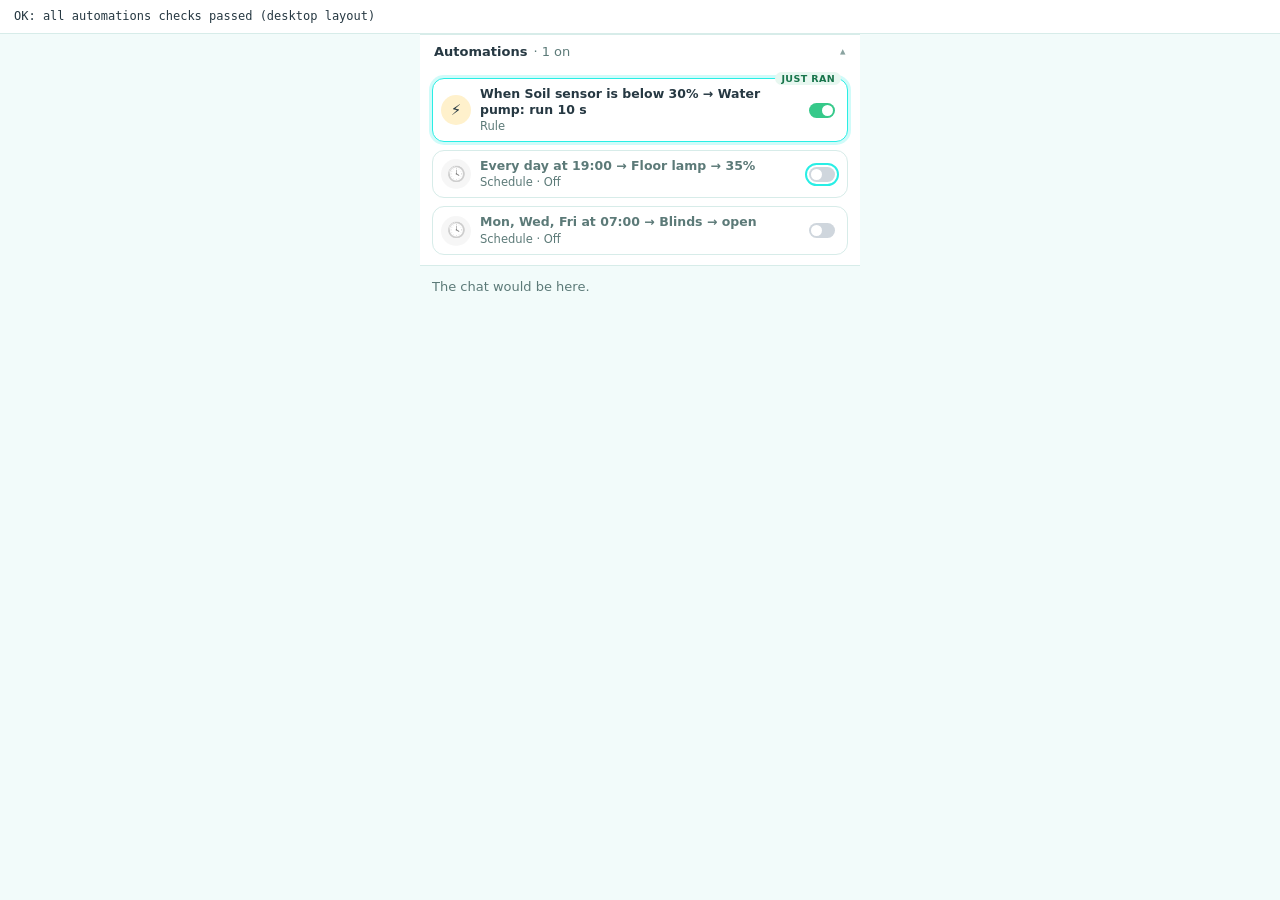
==== commit 0f004c83: "fix: automations review round (header double-click, landscape, desktop chat, done one-offs) - Live A" ====
--- a/test/automations.html
+++ b/test/automations.html
@@ -22,14 +22,14 @@
   <div class="fakechat" id="fakechat">The chat would be here.</div>
 </div>
 <script type="module">
-import { createAutomations, startFolded } from '../js/engine/automations.js';
+import { createAutomations, foldMedia } from '../js/engine/automations.js';
 import { LIVE_COPY } from '../js/engine/live.js';
 
 const problems = [];
 const ok = (cond, what) => { if (!cond) problems.push(what); };
 const $ = (sel, root = document) => root.querySelector(sel);
 const $$ = (sel, root = document) => [...root.querySelectorAll(sel)];
-const phone = matchMedia('(max-width: 959px)').matches;
+const phone = matchMedia('(max-width: 959px)').matches, folded = foldMedia().fold.matches;
 const items = [
   { id: 'rule1', kind: 'rule', text: 'When Soil sensor is below 30% → Water pump: run 10 s', devices: ['soil', 'pump'], enabled: true, firedToday: 0 },
   { id: 'sched1', kind: 'schedule', text: 'Every day at 19:00 → Floor lamp → 35%', devices: ['lamp'], enabled: true, firedToday: 2 },
@@ -38,7 +38,7 @@
 
 try {
   const root = $('#autos'), toggles = [];
-  const a = createAutomations(root, { onToggle: (id, on) => toggles.push([id, on]), collapsed: startFolded(), emptyText: LIVE_COPY.autosEmpty });
+  const a = createAutomations(root, { onToggle: (id, on) => toggles.push([id, on]), ...foldMedia(), emptyText: LIVE_COPY.autosEmpty });
   ok(root.hidden && getComputedStyle(root).display === 'none', 'hidden until live mode');
   a.render([]);
   ok(getComputedStyle(root).display !== 'none', 'shown once rendered');
@@ -60,10 +60,13 @@
     ok(r.width >= 26 && r.height >= 15, `the switch is at least the card switch's size (${r.width} x ${r.height})`);
     root.dispatchEvent(new KeyboardEvent('keydown', { key: 'Escape', bubbles: true }));
     ok(body.hidden && document.activeElement === head, 'Escape folds it and focuses the summary line');
+    head.click(); const lb = body.getBoundingClientRect().bottom;
+    ok(lb <= innerHeight + 1, `the open list ends inside the window (${Math.round(lb)} > ${innerHeight})`);
+    document.body.dispatchEvent(new PointerEvent('pointerdown', { bubbles: true })); ok(body.hidden, 'a tap elsewhere folds it');
     head.click(); // leave it open for the eye
   } else {
-    ok(head.getAttribute('aria-expanded') === (startFolded() ? 'false' : 'true'), 'desktop: open unless the window is short');
-    if (!startFolded()) ok(getComputedStyle($('.autos-body', root)).position === 'static', 'desktop: the list is in the flow, under the cards');
+    ok(head.getAttribute('aria-expanded') === (folded ? 'false' : 'true'), 'desktop: open unless the window is under 900 px tall');
+    if (!folded) ok(getComputedStyle($('.autos-body', root)).position === 'static', 'desktop: the list is in the flow, under the cards');
   }
   // a switch is a button: a keyboard Space / Enter presses it (the browser turns them into a click)
   if ($('.autos-body', root).hidden) head.click(); // a folded list's switches can't take focus
--- a/css/app.css
+++ b/css/app.css
@@ -339,6 +339,7 @@
   .app:not(.picker-mode) .top .social { display: none; } /* room for the scene's name; every end card has the links */
   .top .scene-name::before { content: none; }
   .top .spacer { display: none; } .top .spacer + .btn, .top .spacer + .social { margin-left: auto; } /* one gap less: "Home, away for a week" fits at 360 px */
+  .top .spacer + .live-top[hidden] + .btn { margin-left: auto; } /* Live AI (first after the spacer) hidden: "‹ Scenes" stays at the right */
   .app.picker-mode .top .brand { display: block; }
   .app.picker-mode .top .scene-name::before { content: '/'; }
   .scene-card .thumb { aspect-ratio: 16/6; }
@@ -455,8 +456,9 @@
 .auto .atxt { flex: 1 1 auto; min-width: 0; display: flex; flex-direction: column; gap: 1px; }
 .auto .atext { font-size: 12.5px; font-weight: 600; line-height: 1.3; color: var(--ink); overflow-wrap: anywhere; }
 .auto .asub { font-size: 11.5px; line-height: 1.3; color: var(--ink-2); }
-.auto.off .atext { color: var(--ink-3); }
-.auto.off .aico { background: #F1F3F3; filter: grayscale(1); opacity: .7; }
+.auto.off .atext, .auto.done .atext { color: var(--ink-2); } /* still content: ink-2 keeps it at 4.5:1 or better */
+.auto.off .aico, .auto.done .aico { background: #F1F3F3; filter: grayscale(1); opacity: .7; }
+.auto .sw[hidden] { display: none; } /* a done one-off has no switch */
 /* the switch: the editable cards' switch (.ent .edit-sw), with a fingertip-sized hit area */
 .auto .sw { position: relative; flex: 0 0 auto; width: 26px; height: 15px; margin: 0 2px 0 4px; padding: 0; border: 0; border-radius: 999px; background: #cfd6dd; cursor: pointer; transition: background .2s; }
 .auto .sw::after { content: ''; position: absolute; top: 2px; left: 2px; width: 11px; height: 11px; border-radius: 50%; background: #fff; transition: transform .2s; }
@@ -471,23 +473,36 @@
 .auto.flash-held .badge { background: #FFF1CC; color: #8A5A00; }
 @media (prefers-reduced-motion: reduce) { .autos-chev, .auto .sw, .auto .sw::after { transition: none; } }
 
-/* Desktop: open under the device cards (startFolded() folds it on a short window); a long list scrolls in its own box. */
+/* Desktop: open under the device cards (folded by default on windows under 900 px tall, js/engine/automations.js); a long
+   list scrolls in its own box. In live mode the chat keeps at least min(45%, 280 px): the section shrinks to its summary
+   line first, then the cards' box scrolls. */
 @media (min-width: 960px) {
-  .autos { flex: 0 0 auto; display: flex; flex-direction: column; max-height: 30%; min-height: 0; }
+  .autos { flex: 0 1 auto; display: flex; flex-direction: column; max-height: min(30%, 220px); min-height: 36px; }
   .autos-body { flex: 0 1 auto; min-height: 0; overflow-y: auto; scrollbar-width: thin; }
+  .app.live-edit .chat { min-height: min(45%, 280px); }
+  .app.live-edit .panel { flex-shrink: 1; min-height: 0; }
 }
 /* Phones: one 36 px summary line (the room gave up that height, so the chat keeps its own); unfolded, the list drops
    over the top of the chat instead of pushing it down. Escape or the summary line folds it again. */
 @media (max-width: 959px) {
   .autos-head { padding: 0 12px; }
-  .autos .autos-body { position: absolute; left: 0; right: 0; top: 100%; z-index: 4; max-height: min(52vh, 340px); max-height: min(52dvh, 340px); overflow-y: auto; padding: 4px 12px 12px; background: var(--panel); border-top: 1px solid var(--line); border-bottom: 1px solid var(--line-2); box-shadow: 0 12px 24px rgba(38,56,66,.16); }
+  .autos .autos-body { position: absolute; left: 0; right: 0; top: 100%; z-index: 4; max-height: min(52vh, 340px); max-height: min(52dvh, 340px, var(--autos-below, 340px)); overflow-y: auto; padding: 4px 12px 12px; background: var(--panel); border-top: 1px solid var(--line); border-bottom: 1px solid var(--line-2); box-shadow: 0 12px 24px rgba(38,56,66,.16); }
   .auto { padding-top: 6px; padding-bottom: 6px; }
   .auto .sw { width: 30px; height: 17px; } .auto .sw::after { width: 13px; height: 13px; } .auto .sw.on::after { transform: translateX(13px); }
 }
-/* phones held sideways: the side column is short, so the summary line is too */
+/* Phones held sideways (live mode): the side column is too short to give anything up, so the summary line goes to the
+   room column, under the room, which gives up its 31 px; the side column stays the cards, then the chat. Open, the list
+   rises over the room. */
 @media (max-width: 959px) and (orientation: landscape) and (max-height: 540px) {
   .autos-head { min-height: 30px; }
-  .autos { flex: 0 0 auto; }
+  .app.live-edit .stage { grid-template-rows: auto minmax(0, 1fr) auto auto; }
+  .app.live-edit .room { grid-column: 1; grid-row: 1 / 3; }
+  .app.live-edit .side { display: contents; }
+  .app.live-edit .panel { grid-column: 2; grid-row: 1; border-left: 1px solid var(--line); }
+  .app.live-edit .stage .chat { grid-column: 2; grid-row: 2 / -1; border-left: 1px solid var(--line); }
+  .app.live-edit .autos { grid-column: 1; grid-row: 3; }
+  .app.live-edit .status { grid-column: 1; grid-row: 4; }
+  .app.live-edit .autos .autos-body { top: auto; bottom: 100%; max-height: min(260px, var(--autos-above, 260px)); border-top: 1px solid var(--line-2); border-bottom: 0; box-shadow: 0 -12px 24px rgba(38,56,66,.16); }
 }
 /* the header's Live AI on phones: no sparkle, and at 360 px one gap less, so "Home, away for a week" still fits */
 @media (max-width: 520px) { .top .live-top .spark { display: none; } }
